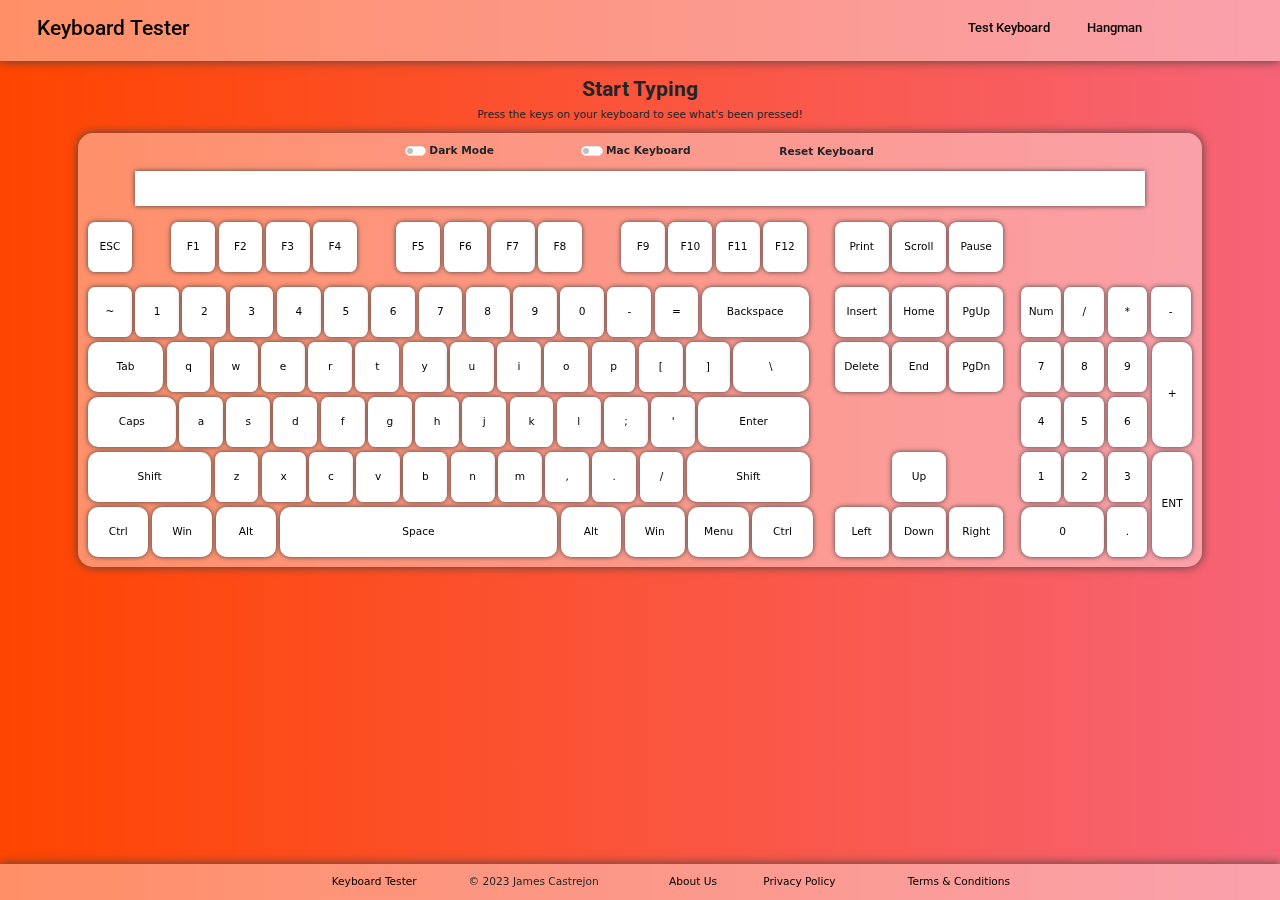
==== index.html @ 38f98897 "Added hangman url and shorten index page" ====
<!--TODO: Custom 404 page
    TODO: Hangman
    TODO: Accessability Toggle (Color Blind Mode, Hearing Impaired)-->
<!DOCTYPE html>
<html lang="en">
    <head>
        <title>Keyboard Tester</title>
        <meta chartset="utf-8">
        <meta name="viewport" content="width=device-width, initial-scale=1">
        <meta name="description" content="A simple tool to test your keyboard!">
        <meta name="google-site-verification" content="TdY2xIWLD7LB3r5TxRwx74ANbnatNDkgmiftkBcRSWg" />
        <meta name="google-adsense-account" content="ca-pub-7067946833012801">
        <link rel="stylesheet"  href="styles.css">
        <link rel="stylesheet" href="https://fonts.googleapis.com/css?family=Roboto">
        <script src="scripts.js"></script>
        <!-- Latest compiled and minified CSS -->
        <link href="https://cdn.jsdelivr.net/npm/bootstrap@5.3.2/dist/css/bootstrap.min.css" rel="stylesheet">
        <!-- Latest compiled JavaScript -->
        <script src="https://cdn.jsdelivr.net/npm/bootstrap@5.3.2/dist/js/bootstrap.bundle.min.js"></script>
    </head>
</html>
<body class="d-flex flex-column min-vh-100">
    <div class="container-fluid" id="navbar">
        <div class="row d-flex align-items-center text-center">
            <div class="col-md-2">
                <a href="/"><h2>Keyboard Tester</h2></a>
            </div>
            <div class="col-md-7"></div>
            <div class="col-md-1">
                <a href="/"><h5>Test Keyboard</h5></a>
            </div>
            <div class="col-md-1">
                <a href="/games/hangman.html"><h5>Hangman</h5></a>
            </div>
        </div>
    </div>
    <div class="container-fluid d-none d-sm-block">
        <div class="row d-flex align-items-center text-center">
            <div class="col-md-1"></div>
            <div class="col-md-10">
                <h2><strong>Start Typing</strong></h2>
                <p>Press the keys on your keyboard to see what's been pressed!</p>
            </div>
            <div class="col-md-1"></div>
        </div>
    </div>
    <div class="container" id="keyboardContainer">
        <div class="d-none d-sm-block glass" id="keyboard">
            <div class="row d-flex align-items-center text-center">
                <div class="col-md-3"></div>
                <div class="form-check form-switch col-md-2">
                    <input class="form-check-input" id="backgroundSwitch" type="checkbox" role="switch">
                    <label class="form-check-label" for="backgroundSwitch" type="button"><p><strong>Dark Mode</strong></p></label>
                </div>
                <div class="form-check form-switch col-md-2">
                    <input class="form-check-input" id="keyboardSwitch" type="checkbox" role="switch">
                    <label class="form-check-label" for="keyboardSwitch" type="button"><p><strong>Mac Keyboard</strong></p></label>
                </div>
                <div class="col-md-2">
                    <div id="keyboardReset" type="button"><p><Strong>Reset Keyboard</strong></p></div>
                </div>
                <div class="col-md-2"></div>
            </div>
            <div class="row justify-content-center">
                <div class="col-md-11">
                    <p class="overflow-auto" id="history"></p>
                </div>
            </div>
            <div class="row justify-content-center" id="keyboardWindows">
                <div class="col-xs-12 col-lg-8">
                    <div class="list-inline">
                        <button class="one" id="key_esc">ESC</button>
                        <button class="empty-fn">-</button>
                        <button class="one" id="key_f1">F1</button>
                        <button class="one" id="key_f2">F2</button>
                        <button class="one" id="key_f3">F3</button>
                        <button class="one" id="key_f4">F4</button>
                        <button class="empty-fn">-</button>
                        <button class="one" id="key_f5">F5</button>
                        <button class="one" id="key_f6">F6</button>
                        <button class="one" id="key_f7">F7</button>
                        <button class="one" id="key_f8">F8</button>
                        <button class="empty-fn">-</button>
                        <button class="one" id="key_f9">F9</button>
                        <button class="one" id="key_f10">F10</button>
                        <button class="one" id="key_f11">F11</button>
                        <button class="one" id="key_f12">F12</button>
                    </div>
                    <div class="in-between"> </div>
                    <div class="list-inline">
                        <button class="one" id="key_~">~</button>
                        <button class="one" id="key_1">1</button>
                        <button class="one" id="key_2">2</button>
                        <button class="one" id="key_3">3</button>
                        <button class="one" id="key_4">4</button>
                        <button class="one" id="key_5">5</button>
                        <button class="one" id="key_6">6</button>
                        <button class="one" id="key_7">7</button>
                        <button class="one" id="key_8">8</button>
                        <button class="one" id="key_9">9</button>
                        <button class="one" id="key_0">0</button>
                        <button class="one" id="key_-">-</button>
                        <button class="one" id="key_=">=</button>
                        <button class="back" id="key_back">Backspace</button>
                    </div>
                    <div class="list-inline">
                        <button class="tab" id="key_tab">Tab</button>
                        <button class="one" id="key_q">q</button>
                        <button class="one" id="key_w">w</button>
                        <button class="one" id="key_e">e</button>
                        <button class="one" id="key_r">r</button>
                        <button class="one" id="key_t">t</button>
                        <button class="one" id="key_y">y</button>
                        <button class="one" id="key_u">u</button>
                        <button class="one" id="key_i">i</button>
                        <button class="one" id="key_o">o</button>
                        <button class="one" id="key_p">p</button>
                        <button class="one" id="key_[">[</button>
                        <button class="one" id="key_]">]</button>
                        <button class="slace" id="key_\" >\</button>
                    </div>
                    <div class="list-inline">
                        <button class="caps" id="key_caps">Caps</button>
                        <button class="one" id="key_a">a</button>
                        <button class="one" id="key_s">s</button>
                        <button class="one" id="key_d">d</button>
                        <button class="one" id="key_f">f</button>
                        <button class="one" id="key_g">g</button>
                        <button class="one" id="key_h">h</button>
                        <button class="one" id="key_j">j</button>
                        <button class="one" id="key_k">k</button>
                        <button class="one" id="key_l">l</button>
                        <button class="one" id="key_;">;</button>
                        <button class="one" id="key_'">'</button>
                        <button class="ent-btn" id="key_enter">Enter</button>
                    </div>
                    <div class="list-inline">
                        <button class="shift" id="key_shiftLeft">Shift</button>
                        <button class="one" id="key_z">z</button>
                        <button class="one" id="key_x">x</button>
                        <button class="one" id="key_c">c</button>
                        <button class="one" id="key_v">v</button>
                        <button class="one" id="key_b">b</button>
                        <button class="one" id="key_n">n</button>
                        <button class="one" id="key_m">m</button>
                        <button class="one" id="key_,">,</button>
                        <button class="one" id="key_.">.</button>
                        <button class="one" id="key_/">/</button>
                        <button class="shift" id="key_shiftRight">Shift</button>
                    </div>
                    <div class="list-inline">
                        <button class="other" id="key_controlLeft">Ctrl</button>
                        <button class="other" id="key_winLeft">Win</button>
                        <button class="other" id="key_altLeft">Alt</button>
                        <button class="space" id="key_space">Space</button>
                        <button class="other" id="key_altRight">Alt</button>
                        <button class="other" id="key_winRight">Win</button>
                        <button class="other" id="key_menu">Menu</button>
                        <button class="other" id="key_controlRight">Ctrl</button>
                    </div>
                </div>
                <div class="col-lg-2 d-none d-lg-block">
                    <div class="list-inline">
                        <button class="two" id="key_print">Print</button>
                        <button class="two" id="key_scroll">Scroll</button>
                        <button class="two" id="key_pause">Pause</button>
                    </div>
                    <div class="in-between"> </div>
                    <div class="list-inline">
                        <button class="two" id="key_insert">Insert</button>
                        <button class="two" id="key_home">Home</button>
                        <button class="two" id="key_pgup">PgUp</button>
                    </div>
                    <div class="list-inline">
                        <button class="two" id="key_delete">Delete</button>
                        <button class="two" id="key_end">End</button>
                        <button class="two" id="key_pgdn">PgDn</button>
                    </div>
                    <div class="list-inline"></div>
                    <div class="list-inline">
                        <button class="empty-space">-</button>
                        <button class="two" id="key_up">Up</button>
                        <button class="empty-space">-</button>
                    </div>
                    <div class="list-inline">
                        <button class="two" id="key_left">Left</button>
                        <button class="two" id="key_down">Down</button>
                        <button class="two" id="key_right">Right</button>
                    </div>
                </div>
                <div class="col-lg-2 d-none d-lg-block">
                    <div class="list-inline"></div>
                    <div class="in-between"> </div>
                    <div class="list-inline">
                        <button class="three" id="key_lck">Num</button>
                        <button class="three" id="key_division">/</button>
                        <button class="three" id="key_*">*</button>
                        <button class="three" id="key_minus">-</button>
                    </div>
                    <div class="list-inline">
                        <button class="three" id="key_#7">7</button>
                        <button class="three" id="key_#8">8</button>
                        <button class="three" id="key_#9">9</button>
                        <button class="v-btn" id="key_+">+</button>
                    </div>
                    <div class="list-inline">
                        <button class="three" id="key_#4">4</button>
                        <button class="three" id="key_#5">5</button>
                        <button class="three" id="key_#6">6</button>
                    </div>
                    <div class="list-inline">
                        <button class="three" id="key_#1">1</button>
                        <button class="three" id="key_#2">2</button>
                        <button class="three" id="key_#3">3</button>
                        <button class="v-btn" id="key_enter2">ENT</button>
                    </div>
                    <div class="list-inline">
                        <button class="zero" id="key_#0">0</button>
                        <button class="three" id="key_decimal">.</button>
                    </div>
                </div>
            </div>
            <div class="row justify-content-center" id="keyboardMacs">
                <div class="col-xs-12 col-lg-8">
                    <div class="list-inline">
                        <button class="macfn" id="mackey_esc">ESC</button>
                        <button class="macfn" id="mackey_f1">F1</button>
                        <button class="macfn" id="mackey_f2">F2</button>
                        <button class="macfn" id="mackey_f3">F3</button>
                        <button class="macfn" id="mackey_f4">F4</button>
                        <button class="macfn" id="mackey_f5">F5</button>
                        <button class="macfn" id="mackey_f6">F6</button>
                        <button class="macfn" id="mackey_f7">F7</button>
                        <button class="macfn" id="mackey_f8">F8</button>
                        <button class="macfn" id="mackey_f9">F9</button>
                        <button class="macfn" id="mackey_f10">F10</button>
                        <button class="macfn" id="mackey_f11">F11</button>
                        <button class="macfn" id="mackey_f12">F12</button>
                        <button class="macfn grayed" id="key_eject">Eject</button>
                    </div>
                    <div class="in-between"> </div>
                    <div class="list-inline">
                        <button class="one" id="mackey_~">~</button>
                        <button class="one" id="mackey_1">1</button>
                        <button class="one" id="mackey_2">2</button>
                        <button class="one" id="mackey_3">3</button>
                        <button class="one" id="mackey_4">4</button>
                        <button class="one" id="mackey_5">5</button>
                        <button class="one" id="mackey_6">6</button>
                        <button class="one" id="mackey_7">7</button>
                        <button class="one" id="mackey_8">8</button>
                        <button class="one" id="mackey_9">9</button>
                        <button class="one" id="mackey_0">0</button>
                        <button class="one" id="mackey_-">-</button>
                        <button class="one" id="mackey_=">=</button>
                        <button class="back" id="mackey_back">Backspace</button>
                    </div>
                    <div class="list-inline">
                        <button class="tab" id="mackey_tab">Tab</button>
                        <button class="one" id="mackey_q">q</button>
                        <button class="one" id="mackey_w">w</button>
                        <button class="one" id="mackey_e">e</button>
                        <button class="one" id="mackey_r">r</button>
                        <button class="one" id="mackey_t">t</button>
                        <button class="one" id="mackey_y">y</button>
                        <button class="one" id="mackey_u">u</button>
                        <button class="one" id="mackey_i">i</button>
                        <button class="one" id="mackey_o">o</button>
                        <button class="one" id="mackey_p">p</button>
                        <button class="one" id="mackey_[">[</button>
                        <button class="one" id="mackey_]">]</button>
                        <button class="slace" id="mackey_\">\</button>
                    </div>
                    <div class="list-inline">
                        <button class="caps" id="mackey_caps">Caps</button>
                        <button class="one" id="mackey_a">a</button>
                        <button class="one" id="mackey_s">s</button>
                        <button class="one" id="mackey_d">d</button>
                        <button class="one" id="mackey_f">f</button>
                        <button class="one" id="mackey_g">g</button>
                        <button class="one" id="mackey_h">h</button>
                        <button class="one" id="mackey_j">j</button>
                        <button class="one" id="mackey_k">k</button>
                        <button class="one" id="mackey_l">l</button>
                        <button class="one" id="mackey_;">;</button>
                        <button class="one" id="mackey_'">'</button>
                        <button class="ent-btn" id="mackey_enter">Enter</button>
                    </div>
                    <div class="list-inline">
                        <button class="shift" id="mackey_shiftLeft">Shift</button>
                        <button class="one" id="mackey_z">z</button>
                        <button class="one" id="mackey_x">x</button>
                        <button class="one" id="mackey_c">c</button>
                        <button class="one" id="mackey_v">v</button>
                        <button class="one" id="mackey_b">b</button>
                        <button class="one" id="mackey_n">n</button>
                        <button class="one" id="mackey_m">m</button>
                        <button class="one" id="mackey_,">,</button>
                        <button class="one" id="mackey_.">.</button>
                        <button class="one" id="mackey_/">/</button>
                        <button class="shift" id="mackey_shiftRight">Shift</button>
                    </div>
                    <div class="list-inline">
                        <button class="macother" id="mackey_controlLeft">Ctrl</button>
                        <button class="other" id="mackey_altLeft">Opt</button>
                        <button class="macother" id="mackey_winLeft">Cmd</button>
                        <button class="space" id="mackey_space">Space</button>
                        <button class="macother" id="mackey_winRight">Cmd</button>
                        <button class="other" id="mackey_altRight">Opt</button>
                        <button class="macother" id="mackey_controlRight" >Ctrl</button>
                    </div>
                </div>
                <div class="col-md-2 d-none d-lg-block">
                    <div class="list-inline">
                        <button class="two" id="key_f13">F13</button>
                        <button class="two" id="key_f14">F14</button>
                        <button class="two" id="key_f15">F15</button>
                    </div>
                    <div class="in-between"> </div>
                    <div class="list-inline">
                        <button class="two grayed" id="key_fn">fn</button>
                        <button class="two" id="mackey_home">Home</button>
                        <button class="two" id="mackey_pgup">PgUp</button>
                    </div>
                    <div class="list-inline">
                        <button class="two" id="mackey_delete">Delete</button>
                        <button class="two" id="mackey_end">End</button>
                        <button class="two" id="mackey_pgdn">PgDn</button>
                    </div>
                    <div class="list-inline"></div>
                    <div class="list-inline">
                        <button class="empty-space">-</button>
                        <button class="two" id="mackey_up">Up</button>
                        <button class="empty-space">-</button>
                    </div>
                    <div class="list-inline">
                        <button class="two" id="mackey_left">Left</button>
                        <button class="two" id="mackey_down">Down</button>
                        <button class="two" id="mackey_right">Right</button>
                    </div>
                </div>
                <div class="col-md-2 d-none d-lg-block">
                    <div class="list-inline">
                        <button class="three" id="key_f16">F16</button>
                        <button class="three" id="key_f17">F17</button>
                        <button class="three" id="key_f18">F18</button>
                        <button class="three" id="key_f19">F19</button>
                    </div>
                    <div class="in-between"> </div>
                    <div class="list-inline">
                        <button class="three" id="key_clr">Clr</button>
                        <button class="three" id="mackey_=2">=</button>
                        <button class="three" id="mackey_division">/</button>
                        <button class="three" id="mackey_*">*</button>
                    </div>
                    <div class="list-inline">
                        <button class="three" id="mackey_#7">7</button>
                        <button class="three" id="mackey_#8">8</button>
                        <button class="three" id="mackey_#9">9</button>
                        <button class="three" id="mackey_minus">-</button>
                    </div>
                    <div class="list-inline">
                        <button class="three" id="mackey_#4">4</button>
                        <button class="three" id="mackey_#5">5</button>
                        <button class="three" id="mackey_#6">6</button>
                        <button class="three" id="mackey_+">+</button>
                    </div>
                    <div class="list-inline">
                        <button class="three" id="mackey_#1">1</button>
                        <button class="three" id="mackey_#2">2</button>
                        <button class="three" id="mackey_#3">3</button>
                        <button class="v-btn" id="mackey_enter2">ENT</button>
                    </div>
                    <div class="list-inline">
                        <button class="zero" id="mackey_#0">0</button>
                        <button class="three" id="mackey_decimal">.</button>
                    </div>
                </div>
            </div>
        </div>
    </div>
    <div>
        <div class="d-block d-sm-none glass" id="keyboardNotice">
            <p class="text-center">Virtual keyboard is hidden on small screens. Keyboard Tester is meant to test physical keyboards. On screen keyboards cannot affect the virtual buttons on this site.</p>
        </div>
    </div>
    <div>
        <script async src="https://pagead2.googlesyndication.com/pagead/js/adsbygoogle.js?client=ca-pub-7067946833012801"
             crossorigin="anonymous"></script>
        <!-- Keyboard Bottom -->
        <ins class="adsbygoogle"
             style="display:block"
             data-ad-client="ca-pub-7067946833012801"
             data-ad-slot="3005460379"
             data-ad-format="auto"
             data-full-width-responsive="true"></ins>
        <script>
             (adsbygoogle = window.adsbygoogle || []).push({});
        </script>
    </div>
    <footer class="container-fluid mt-auto" id="footer">
        <div class="row  d-flex align-items-center text-center">
            <div class="col-md-3">
            </div>
            <div class="col-md-1">
                <a href="/">Keyboard Tester</a>
            </div>
            <div class="col-md-2">
                <a>&#169 2023 James Castrejon</a>
            </div>
            <div class="col-md-1">
                <a href="/pages/about-us.html">About Us</a>
            </div>
            <div class="col-md-1">
                <a href="/pages/privacy-policy.html">Privacy Policy</a>
            </div>
            <div class="col-md-2">
                <a href="/pages/terms-and-conditions.html">Terms & Conditions</a>
            </div>
            <div class="col-md-2">
        </div>
    </footer>
</body>
---- styles.css ----
html {
    font-size: max(0.83vw, 10px);
    min-height: 100%;
}
body,h1,h2,h3,h4,h5,h6, button {font-family: Roboto, sans-serif;}
body {
    overflow-x: hidden;
    overscroll-behavior-y: none;
    background: linear-gradient(270deg, #00FA9A, #1e90ff, #ee82ee, #FF4500);
    background-size: 600% 600%;

    -webkit-animation: AnimationName 30s ease infinite;
    -moz-animation: AnimationName 30s ease infinite;
    -o-animation: AnimationName 30s ease infinite;
    animation: AnimationName 30s ease infinite;
}
@-webkit-keyframes AnimationName {
    0%{background-position:0% 50%}
    50%{background-position:100% 50%}
    100%{background-position:0% 50%}
}
@-moz-keyframes AnimationName {
    0%{background-position:0% 50%}
    50%{background-position:100% 50%}
    100%{background-position:0% 50%}
}
@-o-keyframes AnimationName {
    0%{background-position:0% 50%}
    50%{background-position:100% 50%}
    100%{background-position:0% 50%}
}
@keyframes AnimationName {
    0%{background-position:0% 50%}
    50%{background-position:100% 50%}
    100%{background-position:0% 50%}
}
#navbar {
    box-shadow: 0px 0px 10px #474343;
    width: 100%;
    height: auto;
    background: rgba(255, 255, 255, .4);
    backdrop-filter: blur(10px);
    margin-bottom: 15px;
    padding: 15px;
}
a:link, a:visited {
    color: black;
    text-decoration: none;
}
a:hover {
    text-decoration: underline;
    color: white;
}
a:active {
    text-decoration: underline;
    color: white;
}
#keyboardContainer {
    min-width: 549px;
}
.glass {
    background: rgba(255, 255, 255, .4);
    backdrop-filter: blur(10px);
    box-shadow: 0px 0px 10px #474343;
    border-radius: 15px;
    margin-bottom: 15px;
}
#keyboard {
    border-color: gray;
    margin-bottom: 15px;
    padding: 10px;
}
.form-check-input {
    float: none !important;
}
#history {
    min-height: 35px;
    max-height: 100px;
    border: none;
    background: white;
    padding: 5px;
    box-shadow: 0px 0px 5px #474343;
    overflow-wrap: break-word;
}
#keyboardMacs {
    display: none;
}
.list-inline {
    margin-top: 5px;
    height: 50px;
}
.in-between {
    width: 1.32%;
    height: 10px;
    visibility: hidden;
}
button {
    color: black;
    height: 50px;
    border: none;
    background: white;
    box-shadow: 0px 0px 5px #474343;
    transition-duration: 0.1s;
}
button.one {
    width: 6%;
    border-radius: 15%;
}
button.two {
    width: 31.59%;
    border-radius: 15%;
}
button.three {
    width: 23.3%;
    border-radius: 15%;
}
.empty-fn {
    width: 4.48%;
    visibility: hidden;
}
.empty-space {
    width: 31.59%;
    visibility: hidden;
}
.macfn {
    width: 6.61%;
    border-radius: 10px;
}
.grayed {
    background: LightGray;
}
.back {
    width: 14.6%;
    border-radius: 10px;
}
.tab, .slace {
    width: 10.3%;
    border-radius: 10px;
}
.caps {
    width: 12%;
    border-radius: 10px;
}
.ent-btn {
    width: 15.1%;
    border-radius: 10px;
}
.shift {
    width: 16.87%;
    border-radius: 10px;
}
.space {
    width: 38%;
    border-radius: 10px;
}
.other {
    width: 8.28%;
    border-radius: 10px;
}
.macother {
    width: 10.5%;
    border-radius: 10px;
}
.v-btn {
    width: 23.3%;
    height: 105px;
    border-radius: 10px;
    float: right;
    position: relative;
    z-index: 10;
}
.zero {
    width: 48.5%;
    border-radius: 10px;
}
#keyboardNotice {
    margin: 15px;
    border-color: gray;
    padding: 10px 10px 1px 10px;
}
#contentBox {
    padding: 10px 15px 5px;
}
#footer {
    box-shadow: 0px 0px 10px #474343;
    width: 100%;
    height: auto;
    background: rgba(255, 255, 255, .4);
    backdrop-filter: blur(10px);
    margin-top: 15px;
    padding: 10px;
}

/*MARK: Hangman game*/

#board {
    border-color: gray;
    margin-bottom: 15px;
    padding: 10px;
}
#word {
    font-size: 30px;
}
button.hangman {
    width: 9.23%;
    border-radius: 15%;
}
.empty-hangman {
    width: 4.3%;
    visibility: hidden;
}
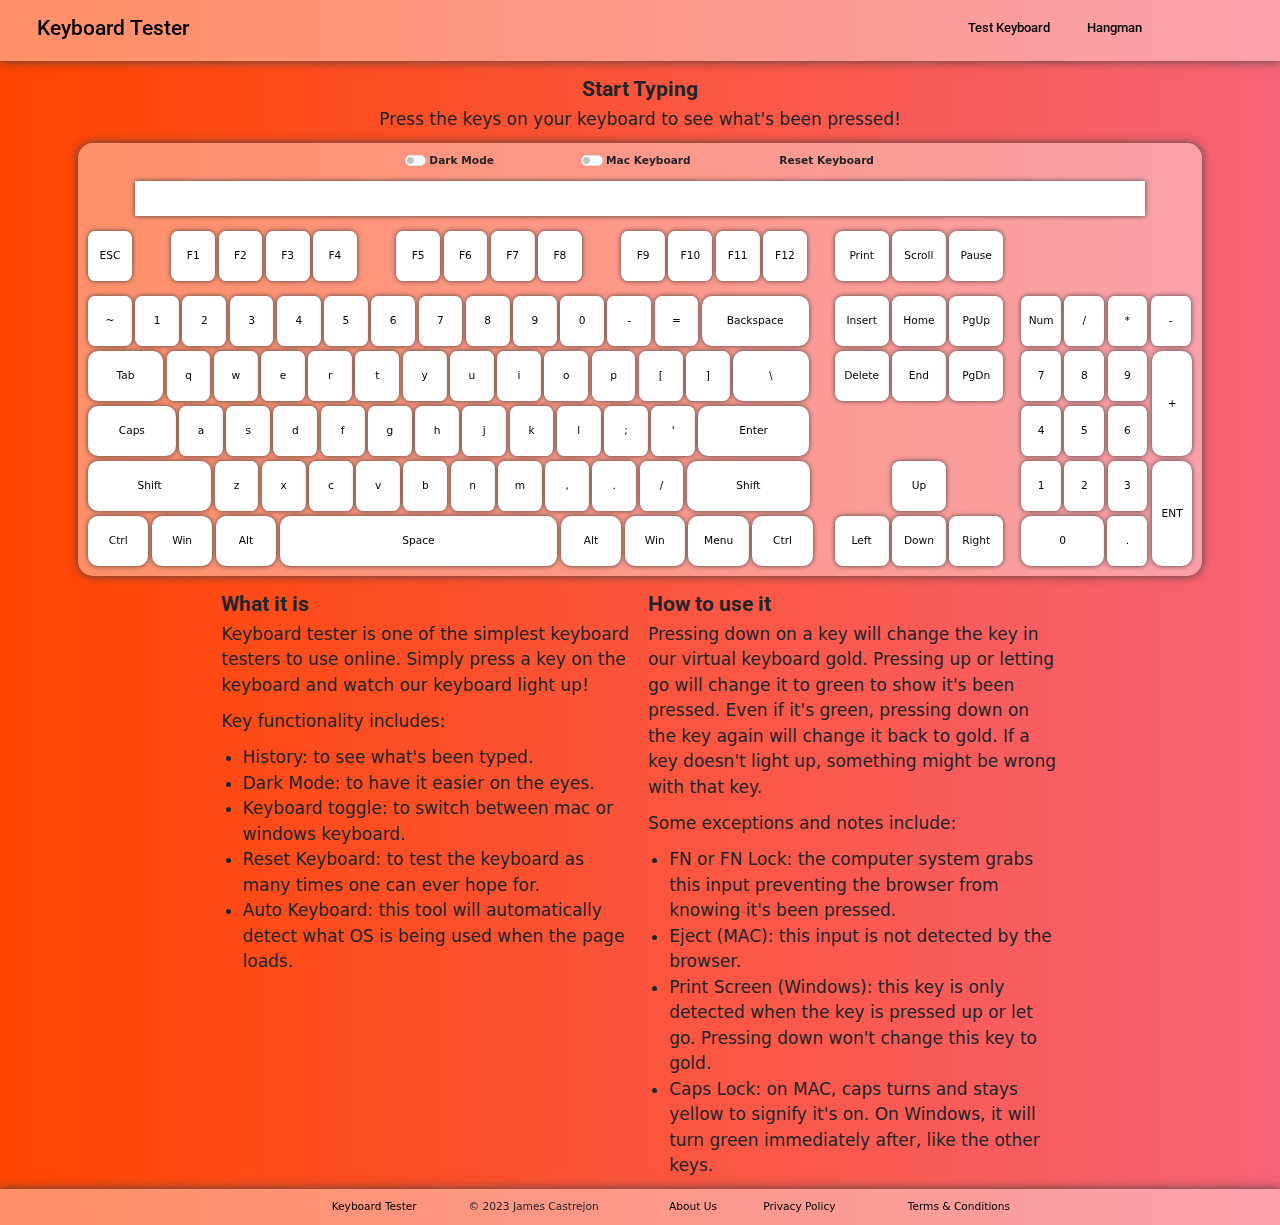
==== commit 3bf2caca: "Added context and resized text" ====
--- a/index.html
+++ b/index.html
@@ -1,5 +1,4 @@
 <!--TODO: Custom 404 page
-    TODO: Hangman
     TODO: Accessability Toggle (Color Blind Mode, Hearing Impaired)-->
 <!DOCTYPE html>
 <html lang="en">
@@ -34,7 +33,7 @@
             </div>
         </div>
     </div>
-    <div class="container-fluid d-none d-sm-block">
+    <div id="intro" class="container-fluid d-none d-sm-block">
         <div class="row d-flex align-items-center text-center">
             <div class="col-md-1"></div>
             <div class="col-md-10">
@@ -384,6 +383,35 @@
             <p class="text-center">Virtual keyboard is hidden on small screens. Keyboard Tester is meant to test physical keyboards. On screen keyboards cannot affect the virtual buttons on this site.</p>
         </div>
     </div>
+    <div id="context" class="container-fluid d-none d-sm-block">
+        <div class="row">
+            <div class="col-md-2"></div>
+            <div class="col-md-4">
+                <h2><strong>What it is</strong></h2>
+                <p>Keyboard tester is one of the simplest keyboard testers to use online. Simply press a key on the keyboard and watch our keyboard light up!</p>
+                <p>Key functionality includes:</p>
+                <ul>
+                    <li>History: to see what's been typed.</li>
+                    <li>Dark Mode: to have it easier on the eyes.</li>
+                    <li>Keyboard toggle: to switch between mac or windows keyboard.</li>
+                    <li>Reset Keyboard: to test the keyboard as many times one can ever hope for.</li>
+                    <li>Auto Keyboard: this tool will automatically detect what OS is being used when the page loads.</li>
+                </ul>
+            </div>
+            <div class="col-md-4">
+                <h2><strong>How to use it</strong></h2>
+                <p>Pressing down on a key will change the key in our virtual keyboard gold. Pressing up or letting go will change it to green to show it's been pressed. Even if it's green, pressing down on the key again will change it back to gold. If a key doesn't light up, something might be wrong with that key.</p>
+                <p>Some exceptions and notes include:</p>
+                <ul>
+                    <li>FN or FN Lock: the computer system grabs this input preventing the browser from knowing it's been pressed.</li>
+                    <li>Eject (MAC): this input is not detected by the browser.</li>
+                    <li>Print Screen (Windows): this key is only detected when the key is pressed up or let go. Pressing down won't change this key to gold.</li>
+                    <li>Caps Lock: on MAC, caps turns and stays yellow to signify it's on. On Windows, it will turn green immediately after, like the other keys.</li>
+                </ul>
+            </div>
+            <div class="col-md-2"></div>
+        </div>
+    </div>
     <div>
         <script async src="https://pagead2.googlesyndication.com/pagead/js/adsbygoogle.js?client=ca-pub-7067946833012801"
              crossorigin="anonymous"></script>
--- a/styles.css
+++ b/styles.css
@@ -205,7 +205,9 @@
     width: 9.23%;
     border-radius: 15%;
 }
-.empty-hangman {
-    width: 4.3%;
-    visibility: hidden;
-}
+
+/*MARK: Both*/
+
+#intro, #context {
+    font-size: max(0.9vw, 17px);
+}
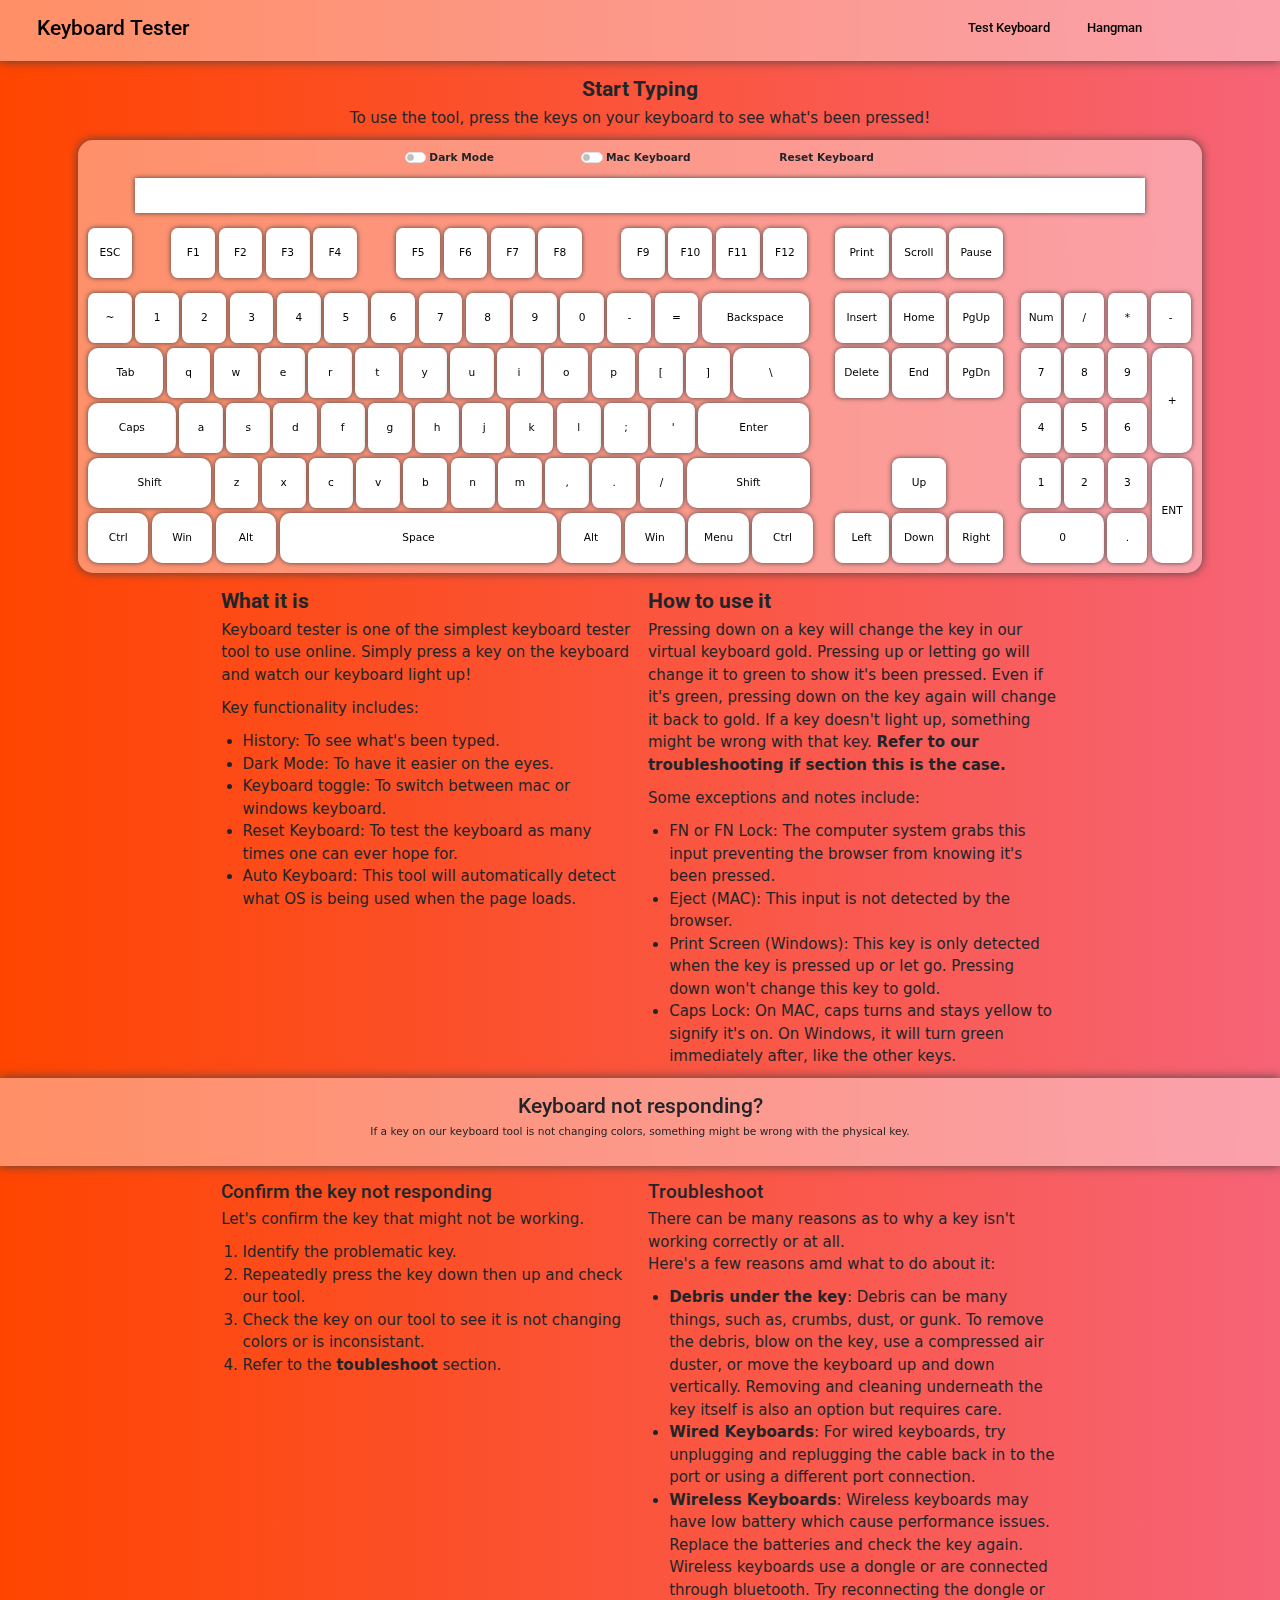
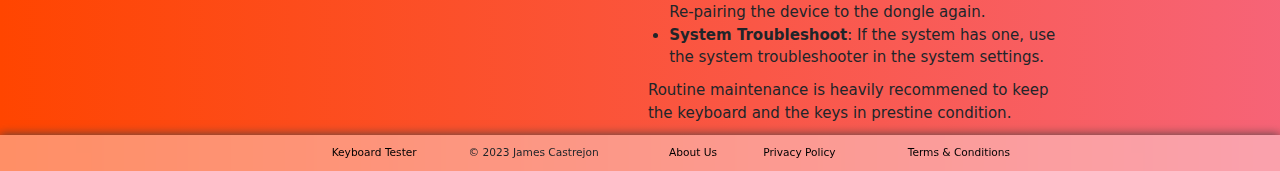
==== commit 7f3f0646: "Added troubleshoot seection" ====
--- a/index.html
+++ b/index.html
@@ -1,5 +1,3 @@
-<!--TODO: Custom 404 page
-    TODO: Accessability Toggle (Color Blind Mode, Hearing Impaired)-->
 <!DOCTYPE html>
 <html lang="en">
     <head>
@@ -38,7 +36,7 @@
             <div class="col-md-1"></div>
             <div class="col-md-10">
                 <h2><strong>Start Typing</strong></h2>
-                <p>Press the keys on your keyboard to see what's been pressed!</p>
+                <p>To use the tool, press the keys on your keyboard to see what's been pressed!</p>
             </div>
             <div class="col-md-1"></div>
         </div>
@@ -383,35 +381,6 @@
             <p class="text-center">Virtual keyboard is hidden on small screens. Keyboard Tester is meant to test physical keyboards. On screen keyboards cannot affect the virtual buttons on this site.</p>
         </div>
     </div>
-    <div id="context" class="container-fluid d-none d-sm-block">
-        <div class="row">
-            <div class="col-md-2"></div>
-            <div class="col-md-4">
-                <h2><strong>What it is</strong></h2>
-                <p>Keyboard tester is one of the simplest keyboard testers to use online. Simply press a key on the keyboard and watch our keyboard light up!</p>
-                <p>Key functionality includes:</p>
-                <ul>
-                    <li>History: to see what's been typed.</li>
-                    <li>Dark Mode: to have it easier on the eyes.</li>
-                    <li>Keyboard toggle: to switch between mac or windows keyboard.</li>
-                    <li>Reset Keyboard: to test the keyboard as many times one can ever hope for.</li>
-                    <li>Auto Keyboard: this tool will automatically detect what OS is being used when the page loads.</li>
-                </ul>
-            </div>
-            <div class="col-md-4">
-                <h2><strong>How to use it</strong></h2>
-                <p>Pressing down on a key will change the key in our virtual keyboard gold. Pressing up or letting go will change it to green to show it's been pressed. Even if it's green, pressing down on the key again will change it back to gold. If a key doesn't light up, something might be wrong with that key.</p>
-                <p>Some exceptions and notes include:</p>
-                <ul>
-                    <li>FN or FN Lock: the computer system grabs this input preventing the browser from knowing it's been pressed.</li>
-                    <li>Eject (MAC): this input is not detected by the browser.</li>
-                    <li>Print Screen (Windows): this key is only detected when the key is pressed up or let go. Pressing down won't change this key to gold.</li>
-                    <li>Caps Lock: on MAC, caps turns and stays yellow to signify it's on. On Windows, it will turn green immediately after, like the other keys.</li>
-                </ul>
-            </div>
-            <div class="col-md-2"></div>
-        </div>
-    </div>
     <div>
         <script async src="https://pagead2.googlesyndication.com/pagead/js/adsbygoogle.js?client=ca-pub-7067946833012801"
              crossorigin="anonymous"></script>
@@ -426,6 +395,68 @@
              (adsbygoogle = window.adsbygoogle || []).push({});
         </script>
     </div>
+    <div id="context" class="container-fluid d-sm-block">
+        <div class="row">
+            <div class="col-md-2"></div>
+            <div class="col-md-4">
+                <h2><strong>What it is</strong></h2>
+                <p>Keyboard tester is one of the simplest keyboard tester tool to use online. Simply press a key on the keyboard and watch our keyboard light up!</p>
+                <p>Key functionality includes:</p>
+                <ul>
+                    <li>History: To see what's been typed.</li>
+                    <li>Dark Mode: To have it easier on the eyes.</li>
+                    <li>Keyboard toggle: To switch between mac or windows keyboard.</li>
+                    <li>Reset Keyboard: To test the keyboard as many times one can ever hope for.</li>
+                    <li>Auto Keyboard: This tool will automatically detect what OS is being used when the page loads.</li>
+                </ul>
+            </div>
+            <div class="col-md-4">
+                <h2><strong>How to use it</strong></h2>
+                <p>Pressing down on a key will change the key in our virtual keyboard gold. Pressing up or letting go will change it to green to show it's been pressed. Even if it's green, pressing down on the key again will change it back to gold. If a key doesn't light up, something might be wrong with that key. <strong>Refer to our troubleshooting if section this is the case.</strong></p>
+                <p>Some exceptions and notes include:</p>
+                <ul>
+                    <li>FN or FN Lock: The computer system grabs this input preventing the browser from knowing it's been pressed.</li>
+                    <li>Eject (MAC): This input is not detected by the browser.</li>
+                    <li>Print Screen (Windows): This key is only detected when the key is pressed up or let go. Pressing down won't change this key to gold.</li>
+                    <li>Caps Lock: On MAC, caps turns and stays yellow to signify it's on. On Windows, it will turn green immediately after, like the other keys.</li>
+                </ul>
+            </div>
+            <div class="col-md-2"></div>
+        </div>
+    </div>
+    <div class="container-fluid" id="navbar">
+        <div class="row d-flex align-items-center text-center">
+            <h2>Keyboard not responding?</h2>
+            <p>If a key on our keyboard tool is not changing colors, something might be wrong with the physical key.</p>
+        </div>
+    </div>
+    <div id="context" class="container-fluid d-sm-block">
+        <div class="row">
+            <div class="col-md-2"></div>
+            <div class="col-md-4">
+                <h3>Confirm the key not responding</h3>
+                <p>Let's confirm the key that might not be working.</p>
+                <ol>
+                    <li>Identify the problematic key.</li>
+                    <li>Repeatedly press the key down then up and check our tool.</li>
+                    <li>Check the key on our tool to see it is not changing colors or is inconsistant.</li>
+                    <li>Refer to the <strong>toubleshoot</strong> section.</li>
+                </ol>
+            </div>
+            <div class="col-md-4">
+                <h3>Troubleshoot</h3>
+                <p>There can be many reasons as to why a key isn't working correctly or at all.<br>Here's a few reasons amd what to do about it:</p>
+                <ul>
+                    <li><strong>Debris under the key</strong>: Debris can be many things, such as, crumbs, dust, or gunk. To remove the debris, blow on the key, use a compressed air duster, or move the keyboard up and down vertically. Removing and cleaning underneath the key itself is also an option but requires care.</li>
+                    <li><strong>Wired Keyboards</strong>: For wired keyboards, try unplugging and replugging the cable back in to the port or using a different port connection.</li>
+                    <li><strong>Wireless Keyboards</strong>: Wireless keyboards may have low battery which cause performance issues. Replace the batteries and check the key again. Wireless keyboards use a dongle or are connected through bluetooth. Try reconnecting the dongle or Re-pairing the device to the dongle again.</li>
+                    <li><strong>System Troubleshoot</strong>: If the system has one, use the system troubleshooter in the system settings.</li>
+                </ul>
+                <p>Routine maintenance is heavily recommened to keep the keyboard and the keys in prestine condition.</p>
+            </div>
+            <div class="col-md-2"></div>
+        </div>
+    </div>
     <footer class="container-fluid mt-auto" id="footer">
         <div class="row  d-flex align-items-center text-center">
             <div class="col-md-3">
--- a/styles.css
+++ b/styles.css
@@ -209,5 +209,5 @@
 /*MARK: Both*/
 
 #intro, #context {
-    font-size: max(0.9vw, 17px);
-}
+    font-size: max(0.9vw, 15px);
+}
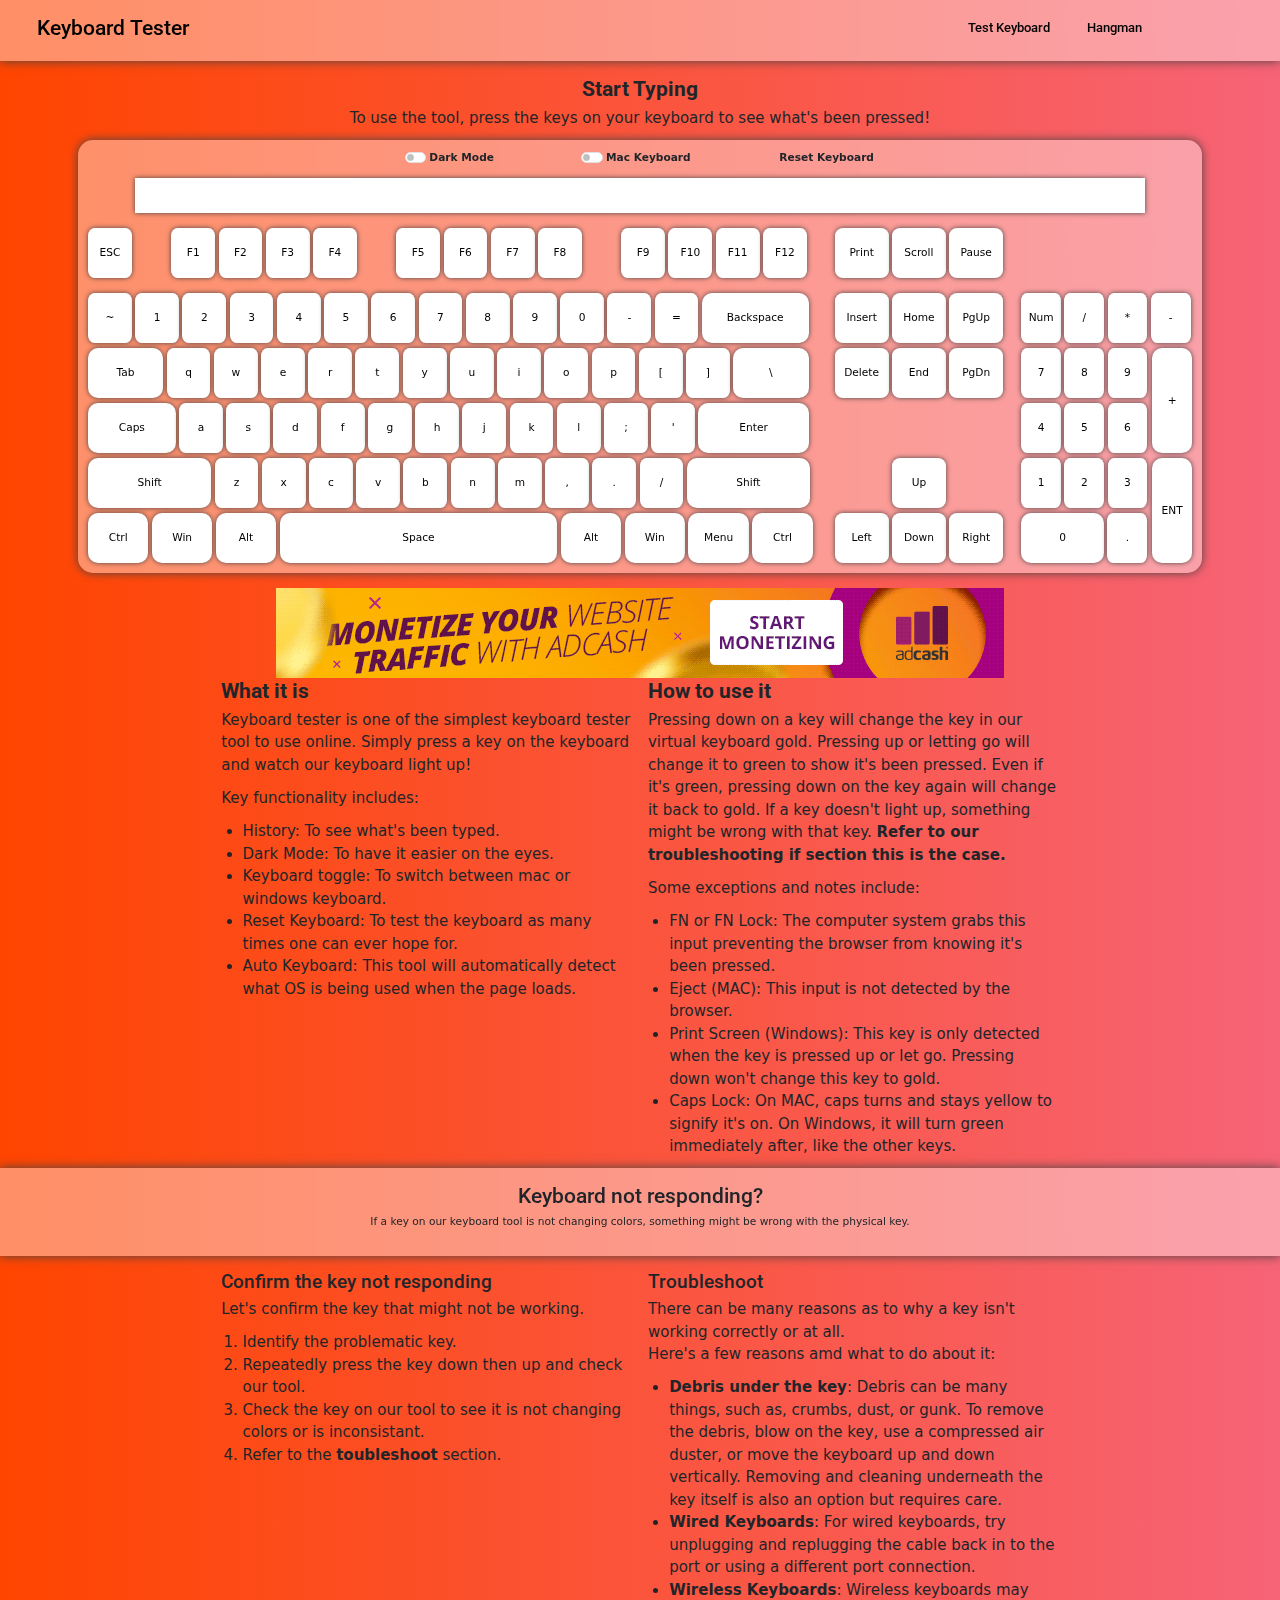
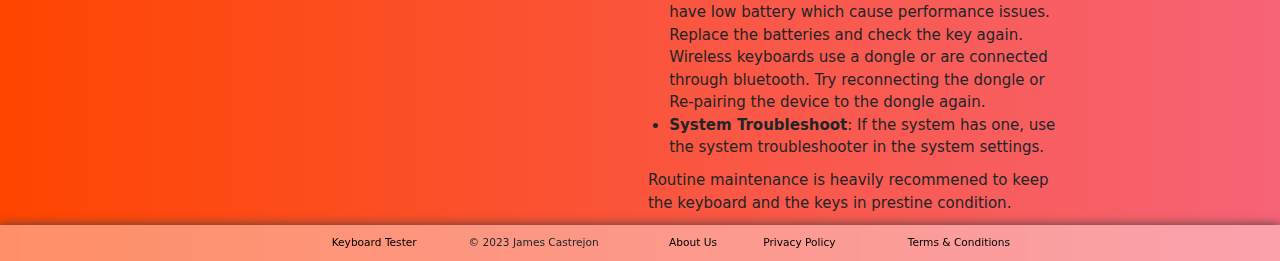
==== commit 3a43c0a4: "Removed banner and added refferal" ====
--- a/index.html
+++ b/index.html
@@ -4,9 +4,8 @@
         <title>Keyboard Tester</title>
         <meta chartset="utf-8">
         <meta name="viewport" content="width=device-width, initial-scale=1">
-        <meta name="description" content="A simple tool to test your keyboard!">
-        <meta name="google-site-verification" content="TdY2xIWLD7LB3r5TxRwx74ANbnatNDkgmiftkBcRSWg" />
-        <meta name="google-adsense-account" content="ca-pub-7067946833012801">
+        <meta name="description" content="A simple tool to test your keyboard! Or play a game of hangman!">
+        <script id="aclib" type="text/javascript" src="//acscdn.com/script/aclib.js"></script>
         <link rel="stylesheet"  href="styles.css">
         <link rel="stylesheet" href="https://fonts.googleapis.com/css?family=Roboto">
         <script src="scripts.js"></script>
@@ -31,7 +30,7 @@
             </div>
         </div>
     </div>
-    <div id="intro" class="container-fluid d-none d-sm-block">
+    <div class="container-fluid d-none d-sm-block" id="intro">
         <div class="row d-flex align-items-center text-center">
             <div class="col-md-1"></div>
             <div class="col-md-10">
@@ -381,19 +380,16 @@
             <p class="text-center">Virtual keyboard is hidden on small screens. Keyboard Tester is meant to test physical keyboards. On screen keyboards cannot affect the virtual buttons on this site.</p>
         </div>
     </div>
-    <div>
-        <script async src="https://pagead2.googlesyndication.com/pagead/js/adsbygoogle.js?client=ca-pub-7067946833012801"
-             crossorigin="anonymous"></script>
-        <!-- Keyboard Bottom -->
-        <ins class="adsbygoogle"
-             style="display:block"
-             data-ad-client="ca-pub-7067946833012801"
-             data-ad-slot="3005460379"
-             data-ad-format="auto"
-             data-full-width-responsive="true"></ins>
-        <script>
-             (adsbygoogle = window.adsbygoogle || []).push({});
-        </script>
+    <div class="container-fluid">
+        <div class="row">
+            <div class="col-md-2"></div>
+            <div class="col-md-8">
+                <div class="align-items-center text-center auto-mx auto-my">
+                    <a href="https://adcash.myadcash.com/register?prmid=WL0KOM0LK7"><img src="images/PublisherBanner_728x90.gif"></a>
+                </div>
+            </div>
+        </div>
+        <div class="col-md-2"></div>
     </div>
     <div id="context" class="container-fluid d-sm-block">
         <div class="row">
@@ -461,7 +457,7 @@
         <div class="row  d-flex align-items-center text-center">
             <div class="col-md-3">
             </div>
-            <div class="col-md-1">
+            <div class="title col-md-1">
                 <a href="/">Keyboard Tester</a>
             </div>
             <div class="col-md-2">
@@ -479,4 +475,11 @@
             <div class="col-md-2">
         </div>
     </footer>
+    <div>
+        <script type="text/javascript">
+            aclib.runAutoTag({
+                zoneId: 'dlq52xr4ic',
+            });
+        </script>
+    </div>
 </body>
--- a/styles.css
+++ b/styles.css
@@ -51,9 +51,9 @@
     text-decoration: underline;
     color: white;
 }
-a:active {
-    text-decoration: underline;
-    color: white;
+.title a:hover {
+    text-decoration: none;
+    color: black;
 }
 #keyboardContainer {
     min-width: 549px;
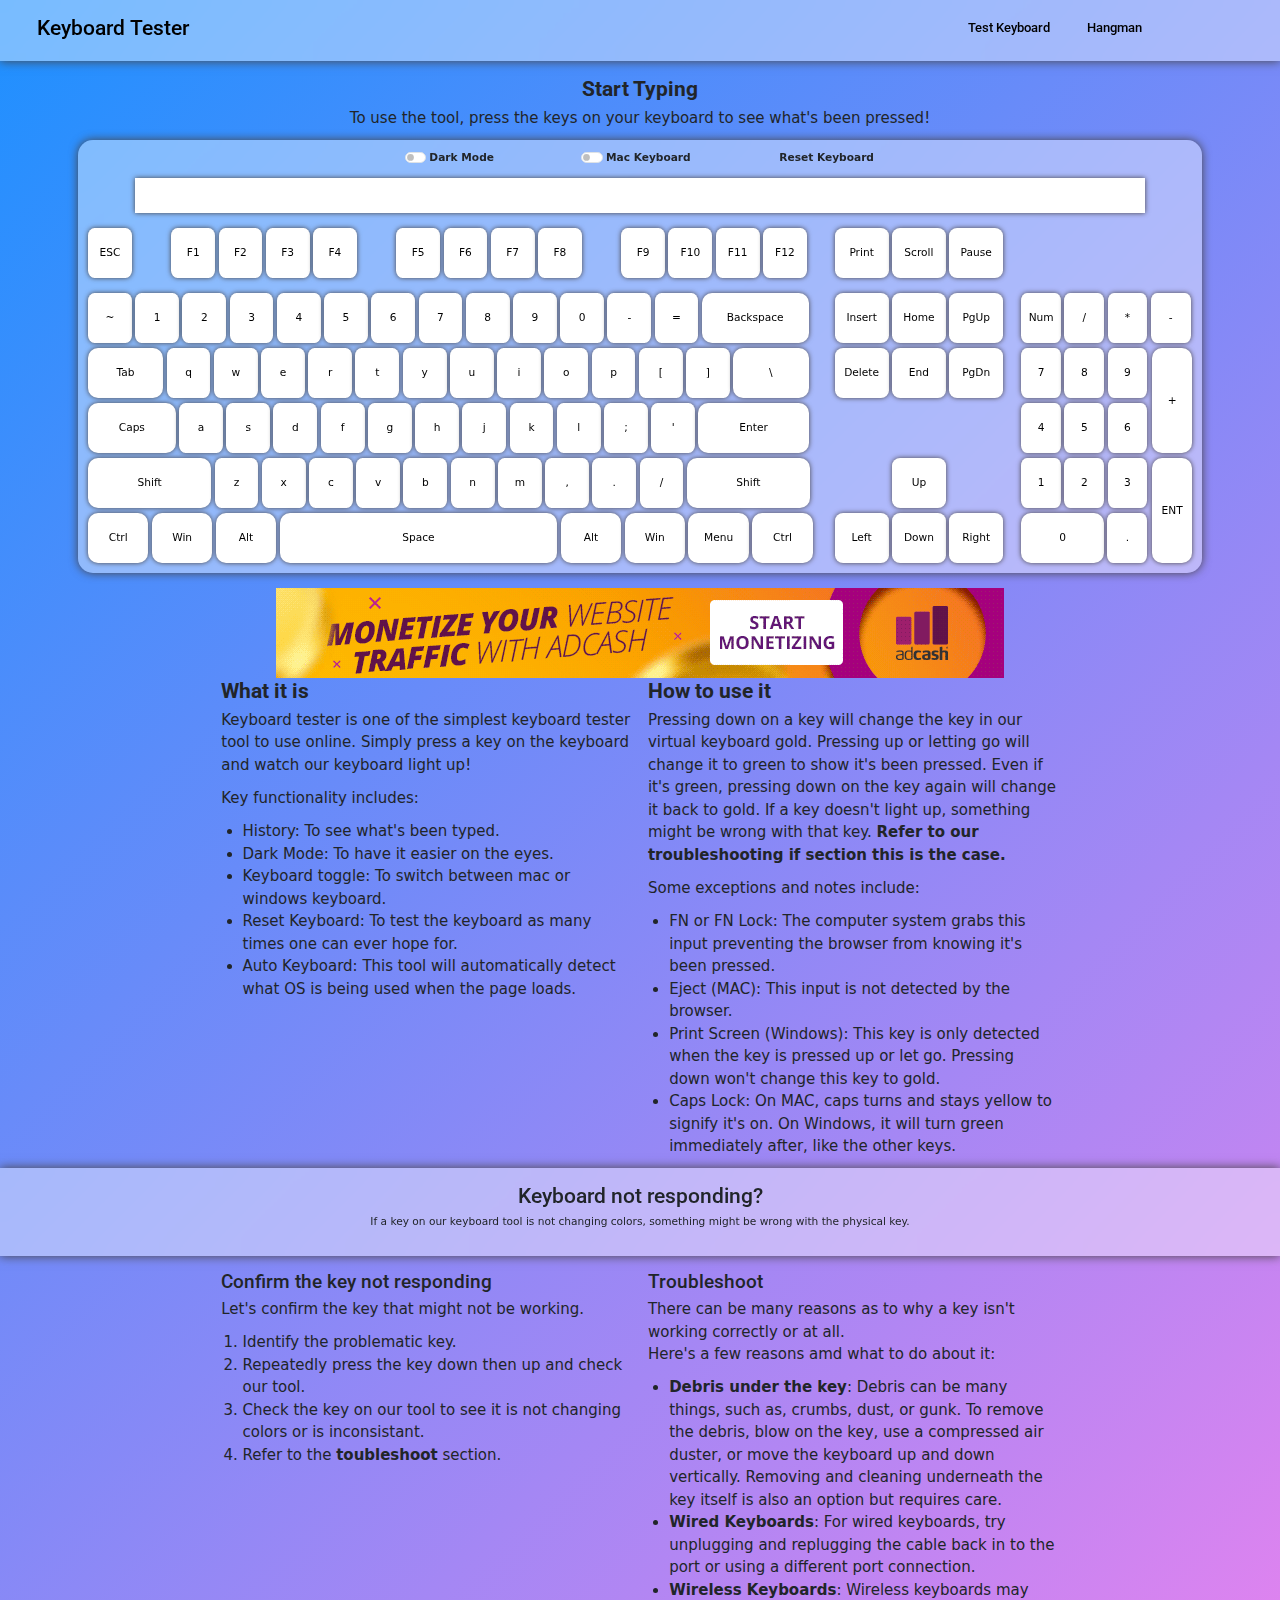
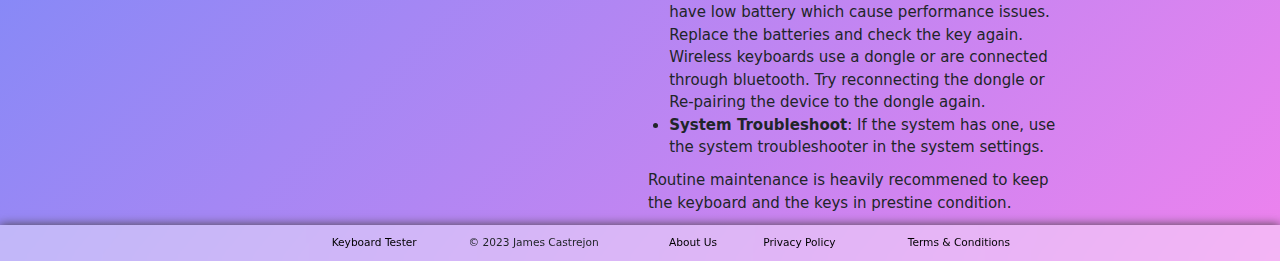
==== commit 8ffb2ee5: "Removed auto ads'" ====
--- a/index.html
+++ b/index.html
@@ -6,6 +6,13 @@
         <meta name="viewport" content="width=device-width, initial-scale=1">
         <meta name="description" content="A simple tool to test your keyboard! Or play a game of hangman!">
         <script id="aclib" type="text/javascript" src="//acscdn.com/script/aclib.js"></script>
+        <script type="text/javascript">
+            aclib.runInPagePush({
+                zoneId: '7916082',
+                refreshRate: 30,
+                maxAds: 2,
+            });
+        </script>
         <link rel="stylesheet"  href="styles.css">
         <link rel="stylesheet" href="https://fonts.googleapis.com/css?family=Roboto">
         <script src="scripts.js"></script>
@@ -18,7 +25,7 @@
 <body class="d-flex flex-column min-vh-100">
     <div class="container-fluid" id="navbar">
         <div class="row d-flex align-items-center text-center">
-            <div class="col-md-2">
+            <div class="title col-md-2">
                 <a href="/"><h2>Keyboard Tester</h2></a>
             </div>
             <div class="col-md-7"></div>
@@ -475,11 +482,4 @@
             <div class="col-md-2">
         </div>
     </footer>
-    <div>
-        <script type="text/javascript">
-            aclib.runAutoTag({
-                zoneId: 'dlq52xr4ic',
-            });
-        </script>
-    </div>
 </body>
--- a/styles.css
+++ b/styles.css
@@ -6,33 +6,7 @@
 body {
     overflow-x: hidden;
     overscroll-behavior-y: none;
-    background: linear-gradient(270deg, #00FA9A, #1e90ff, #ee82ee, #FF4500);
-    background-size: 600% 600%;
-
-    -webkit-animation: AnimationName 30s ease infinite;
-    -moz-animation: AnimationName 30s ease infinite;
-    -o-animation: AnimationName 30s ease infinite;
-    animation: AnimationName 30s ease infinite;
-}
-@-webkit-keyframes AnimationName {
-    0%{background-position:0% 50%}
-    50%{background-position:100% 50%}
-    100%{background-position:0% 50%}
-}
-@-moz-keyframes AnimationName {
-    0%{background-position:0% 50%}
-    50%{background-position:100% 50%}
-    100%{background-position:0% 50%}
-}
-@-o-keyframes AnimationName {
-    0%{background-position:0% 50%}
-    50%{background-position:100% 50%}
-    100%{background-position:0% 50%}
-}
-@keyframes AnimationName {
-    0%{background-position:0% 50%}
-    50%{background-position:100% 50%}
-    100%{background-position:0% 50%}
+    background: linear-gradient(135deg, #1e90ff, #ee82ee);
 }
 #navbar {
     box-shadow: 0px 0px 10px #474343;
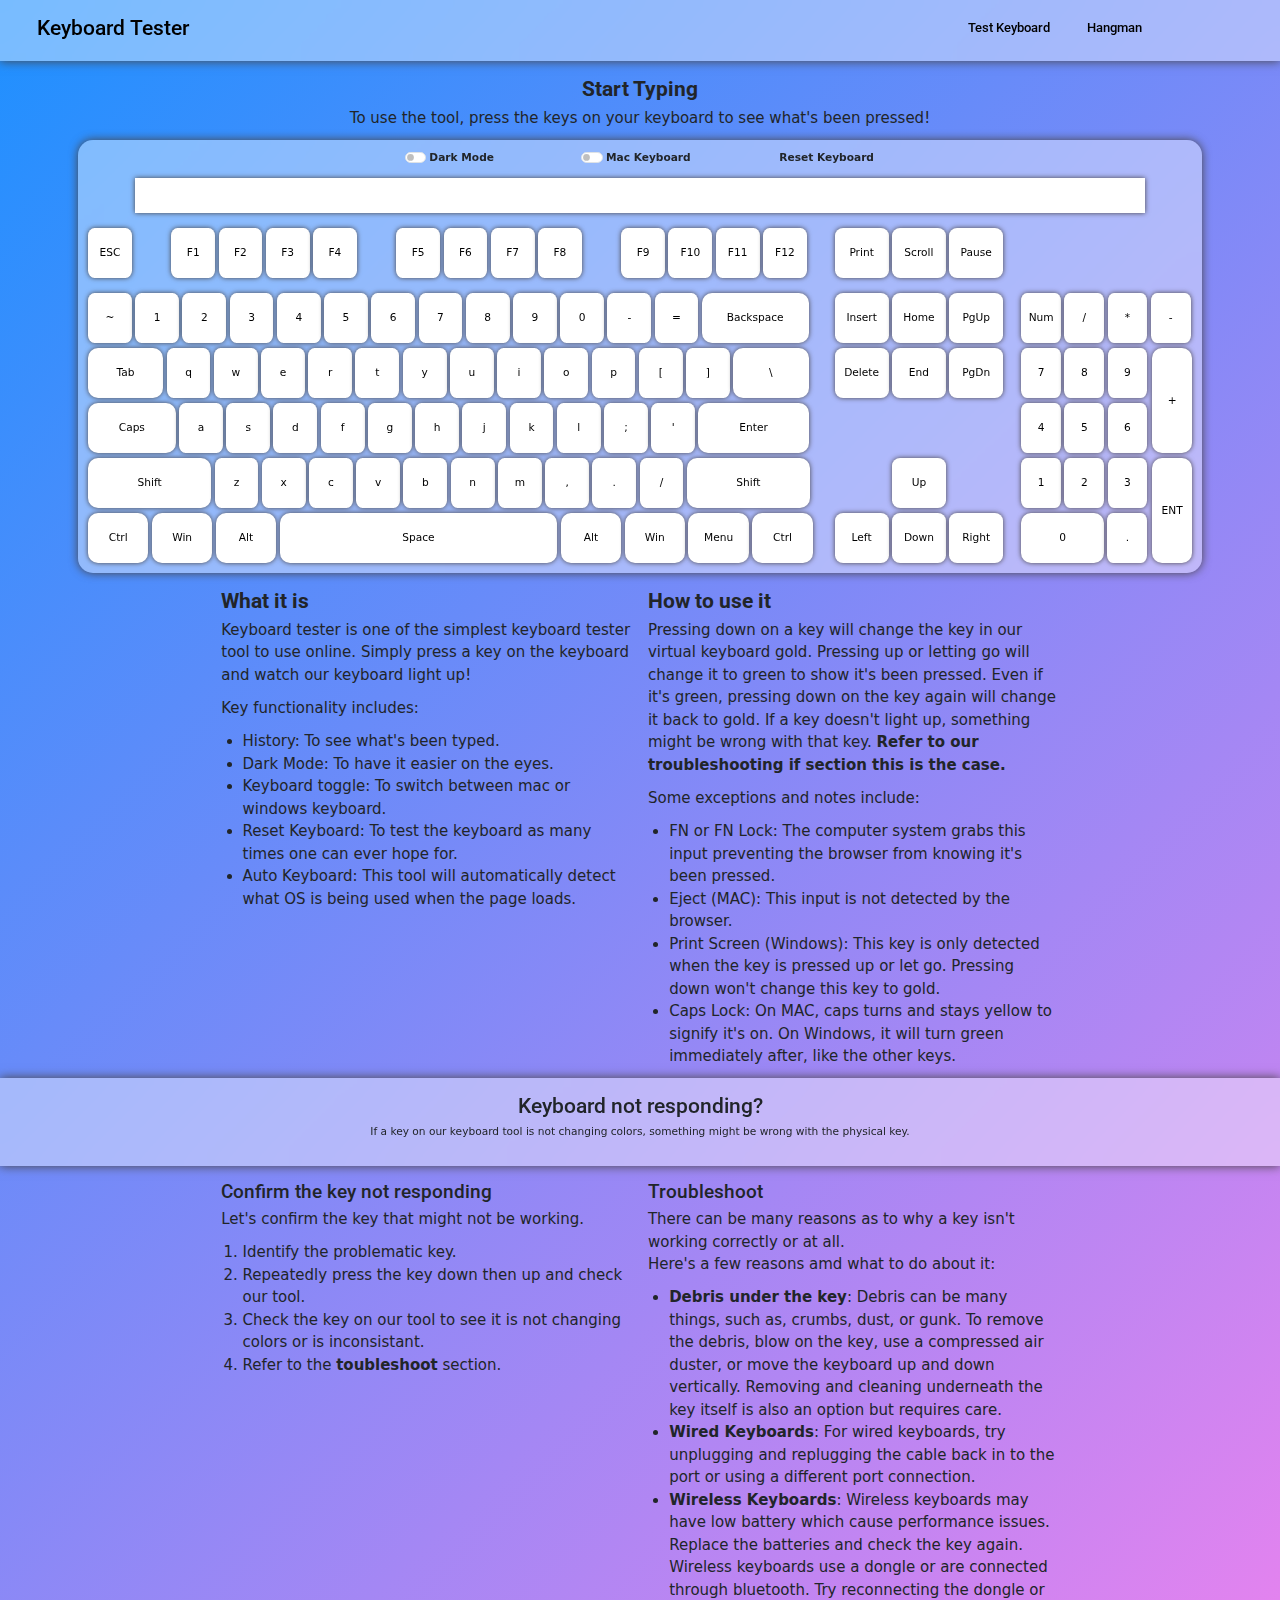
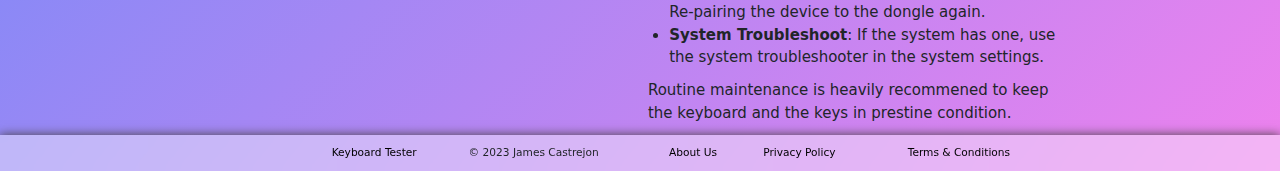
==== commit 6d31a9c4: "Removed ads" ====
--- a/index.html
+++ b/index.html
@@ -5,14 +5,6 @@
         <meta chartset="utf-8">
         <meta name="viewport" content="width=device-width, initial-scale=1">
         <meta name="description" content="A simple tool to test your keyboard! Or play a game of hangman!">
-        <script id="aclib" type="text/javascript" src="//acscdn.com/script/aclib.js"></script>
-        <script type="text/javascript">
-            aclib.runInPagePush({
-                zoneId: '7916082',
-                refreshRate: 30,
-                maxAds: 2,
-            });
-        </script>
         <link rel="stylesheet"  href="styles.css">
         <link rel="stylesheet" href="https://fonts.googleapis.com/css?family=Roboto">
         <script src="scripts.js"></script>
@@ -387,17 +379,6 @@
             <p class="text-center">Virtual keyboard is hidden on small screens. Keyboard Tester is meant to test physical keyboards. On screen keyboards cannot affect the virtual buttons on this site.</p>
         </div>
     </div>
-    <div class="container-fluid">
-        <div class="row">
-            <div class="col-md-2"></div>
-            <div class="col-md-8">
-                <div class="align-items-center text-center auto-mx auto-my">
-                    <a href="https://adcash.myadcash.com/register?prmid=WL0KOM0LK7"><img src="images/PublisherBanner_728x90.gif"></a>
-                </div>
-            </div>
-        </div>
-        <div class="col-md-2"></div>
-    </div>
     <div id="context" class="container-fluid d-sm-block">
         <div class="row">
             <div class="col-md-2"></div>
